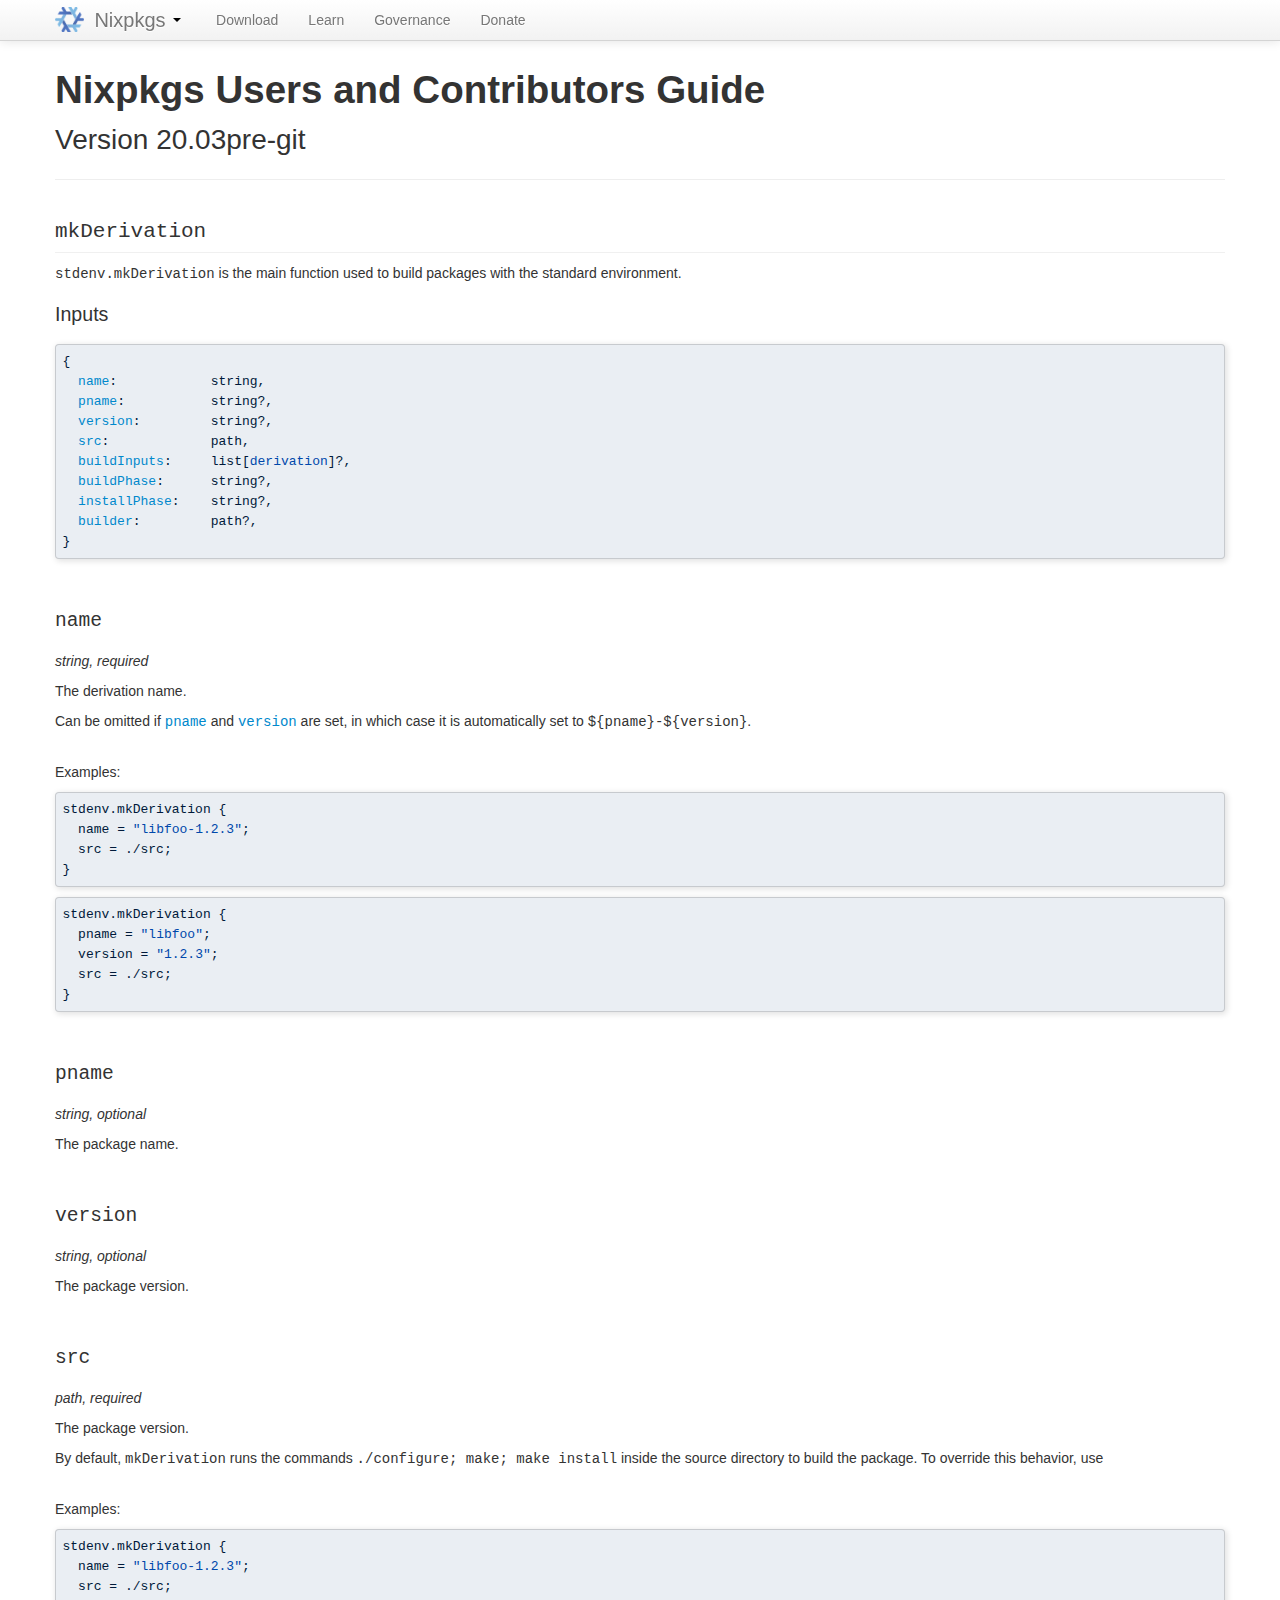
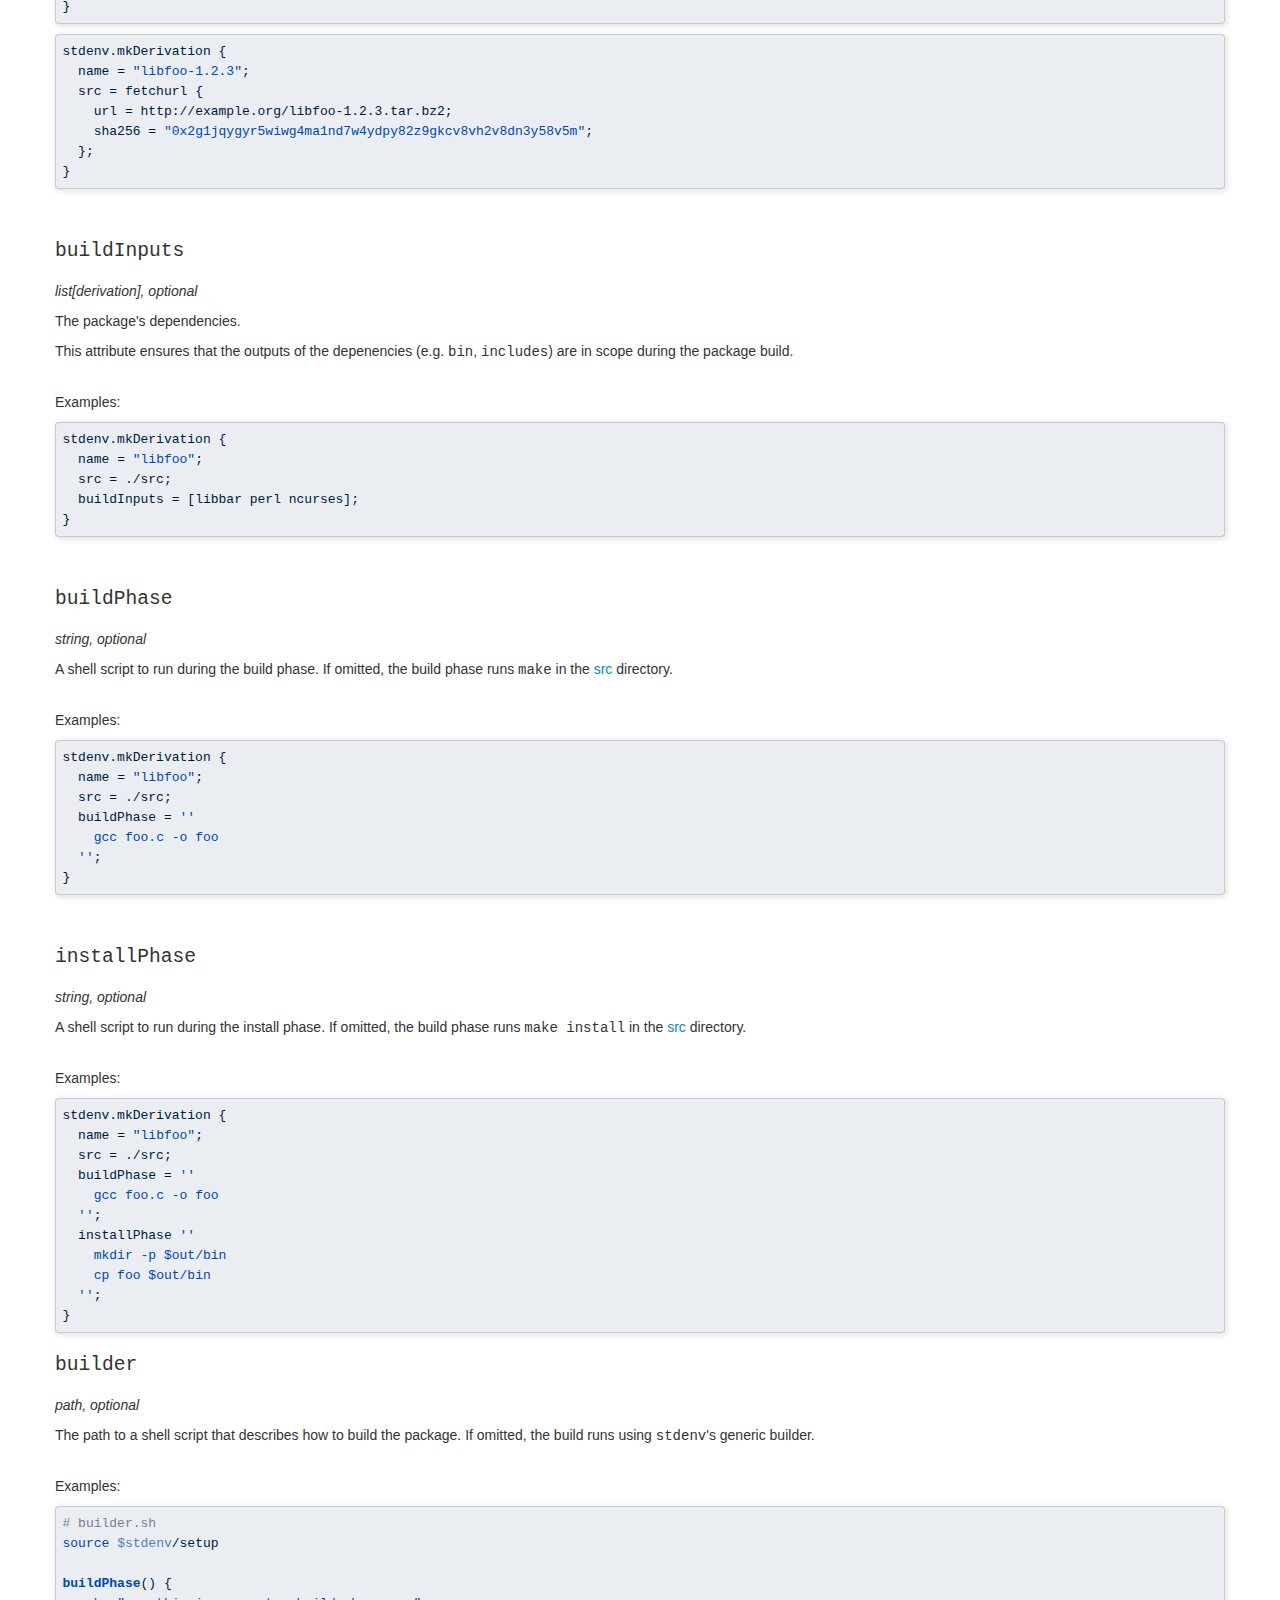
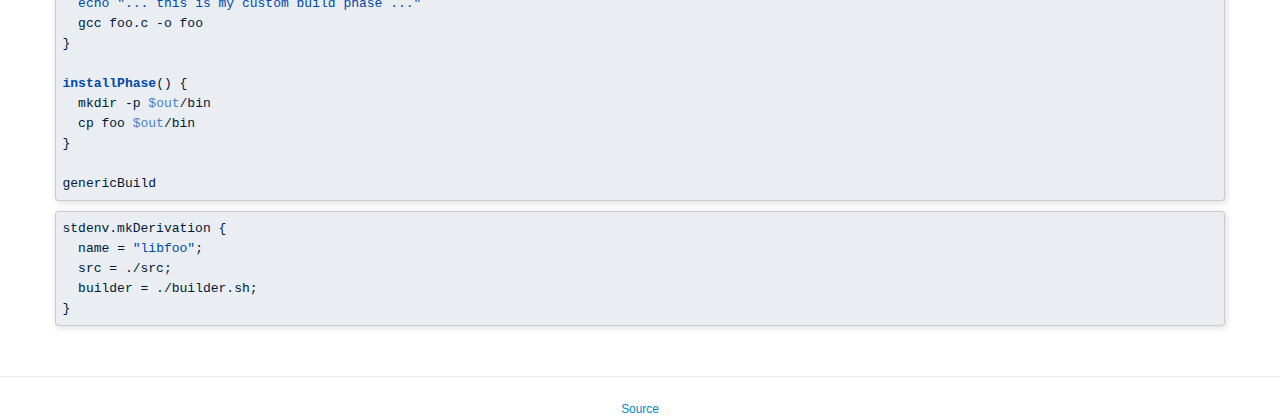
==== index.html @ 1cde10de "Example documentation for mkDerivation" ====
<!DOCTYPE html>
<html lang="en"><head>
  <title>Nixpkgs manual</title>

  <meta http-equiv="Content-Type" content="text/html; charset=UTF-8">
  <meta http-equiv="X-UA-Compatible" content="IE=Edge">

  <script type="text/javascript" src="Nixpkgs%20manual_files/jquery.js"></script>
  <script type="text/javascript" src="Nixpkgs%20manual_files/jquery-ui.js"></script>

  <meta name="viewport" content="width=device-width, initial-scale=1.0">

  <script type="text/javascript" src="Nixpkgs%20manual_files/bootstrap.js"></script>
  <style class="anchorjs"></style><link rel="stylesheet" href="Nixpkgs%20manual_files/bootstrap.css">

  <link rel="stylesheet" href="Nixpkgs%20manual_files/bootstrap-responsive.css">

  <link rel="stylesheet" href="Nixpkgs%20manual_files/nixos-site.css" type="text/css">

  <link rel="stylesheet" href="Nixpkgs%20manual_files/font-awesome.css">

  <link rel="shortcut icon" type="image/png" href="https://nixos.org/favicon.png">

  <meta name="google-site-verification" content="ir-07nYvo3u3x_VmkTO1wCfYJ8uC-SrVBGR7hZgqPSE">

</head>

<body>

  <div class="navbar navbar-fixed-top">
    <div class="navbar-inner">
      <div class="container">
        <button type="button" class="btn btn-navbar" data-toggle="collapse" data-target=".nav-collapse">
          <span class="icon-bar"></span>
          <span class="icon-bar"></span>
          <span class="icon-bar"></span>
        </button>
        <li class="dropdown brand">
          <a class="dropdown-toggle" href="#" data-toggle="dropdown">
            <img src="Nixpkgs%20manual_files/nix-wiki.png" alt="NixOS" class="logo">            Nixpkgs            <b class="caret"></b>
          </a>
          <ul class="dropdown-menu">
                        <li><a href="https://nixos.org/">Site Home</a></li>
            <li><a href="https://nixos.org/nixos">NixOS</a></li>
            <li><a href="https://nixos.org/nix">Nix</a></li>
            <li><a href="https://nixos.org/nixpkgs">Nixpkgs</a></li>
          </ul>
        </li>

        <div class="nav-collapse collapse">              <ul class="nav pull-left">
                <li><a href="https://nixos.org/download.html">Download</a></li>
                <li><a href="https://nixos.org/learn.html">Learn</a></li>
                <li><a href="https://nixos.org/governance.html">Governance</a></li>
                <li><a href="https://nixos.org/donate.html">Donate</a></li>
              </ul>
              <ul class="nav pull-right">
                <li><a href="https://github.com/NixOS/nixpkgs"><i class="fa fa-github"></i></a></li>
                  </ul>
        </div>
      </div>
    </div>
  </div>

  <div class="container main"><script xmlns="http://www.w3.org/1999/xhtml" src="Nixpkgs%20manual_files/highlight.js" type="text/javascript" xml:space="preserve"></script><script xmlns="http://www.w3.org/1999/xhtml" src="Nixpkgs%20manual_files/loader.js" type="text/javascript" xml:space="preserve"></script><link xmlns="http://www.w3.org/1999/xhtml" rel="stylesheet" type="text/css" href="Nixpkgs%20manual_files/overrides.css"><link xmlns="http://www.w3.org/1999/xhtml" rel="stylesheet" type="text/css" href="Nixpkgs%20manual_files/mono-blue.css"><div xmlns="http://www.w3.org/1999/xhtml" class="page-header"><h1 id="nixpkgs-users-and-contributors-guide"><a id="idm140737322706320" shape="rect"></a>Nixpkgs Users and Contributors Guide<a class="anchorjs-link " href="#nixpkgs-users-and-contributors-guide" aria-label="Anchor link for: nixpkgs users and contributors guide" data-anchorjs-icon="" style="font-family: anchorjs-icons; font-style: normal; font-variant: normal; font-weight: normal; line-height: 1; padding-left: 0.375em;"></a></h1><h2 id="version-20-03pre-git">Version 20.03pre-git
      <a class="anchorjs-link " href="#version-20-03pre-git" aria-label="Anchor link for: version 20 03pre git" data-anchorjs-icon="" style="font-family: anchorjs-icons; font-style: normal; font-variant: normal; font-weight: normal; line-height: 1; padding-left: 0.375em;"></a></h2></div><ul xmlns="http://www.w3.org/1999/xhtml" class="hidden"></ul><div xmlns="http://www.w3.org/1999/xhtml" class="docbook">

          <section class="chapter">
              <section class="section">
                  <div class="titlepage">
                      <div>
                          <h2 class="title" style="clear: both">
                              <code class="literal">mkDerivation</code>
                          </h2>
                      </div>
                      <p>
                          <code class="varname">stdenv.mkDerivation</code> is the main function used to build packages with the
                          standard environment.
                      </p>
                      <h3>Inputs</h3>
                      <pre class="programlisting hljs nix" xml:space="preserve">
{
  <a href="#mkDerivation.name">name</a>:            string,
  <a href="#mkDerivation.pname">pname</a>:           string?,
  <a href="#mkDerivation.version">version</a>:         string?,
  <a href="#mkDerivation.src">src</a>:             path,
  <a href="#mkDerivation.buildInputs">buildInputs</a>:     list[derivation]?,
  <a href="#mkDerivation.buildPhase">buildPhase</a>:      string?,
  <a href="#mkDerivation.installPhase">installPhase</a>:    string?,
  <a href="#mkDerivation.builder">builder</a>:         path?,
}</pre>
                      <br />

                      <h3 id="mkDerivation.name"><code class="literal" >name</code></h3>
                      <p><i>string, required</i></p>
                      <p>The derivation name.</p>
                      <p>
                          Can be omitted if <a href="#mkDerivation.pname"><code class="literal">pname</code></a>
                          and <a href="#mkDerivation.version"><code class="literal">version</code></a>
                          are set, in which case it is automatically set to
                          <code class="literal">${pname}-${version}</code>.
                      </p>
                      <br />
                      <p>Examples:</p>
                      <pre class="programlisting hljs nix" xml:space="preserve">
stdenv.mkDerivation {
  name = "libfoo-1.2.3";
  src = ./src;
}</pre>
                      <pre class="programlisting hljs nix" xml:space="preserve">
stdenv.mkDerivation {
  pname = "libfoo";
  version = "1.2.3";
  src = ./src;
}</pre>
                      <br />

                      <h3 id="mkDerivation.pname"><code class="literal" >pname</code></h3>
                      <p><i>string, optional</i></p>
                      <p>The package name.</p>
                      <br />

                      <h3 id="mkDerivation.version"><code class="literal" >version</code></h3>
                      <p><i>string, optional</i></p>
                      <p>The package version.</p>
                      <br />

                      <h3 id="mkDerivation.src"><code class="literal" >src</code></h3>
                      <p><i>path, required</i></p>
                      <p>The package version.</p>
                      <p>
                          By default,
                          <code class="literal">mkDerivation</code> runs the commands
                          <code class="literal">./configure; make; make install</code>
                          inside the source directory to build the package. To override this behavior,
                          use
                      </p>
                      <br />
                      <p>Examples:</p>
                      <pre class="programlisting hljs nix" xml:space="preserve">
stdenv.mkDerivation {
  name = "libfoo-1.2.3";
  src = ./src;
}</pre>
                      <pre class="programlisting hljs nix" xml:space="preserve">
stdenv.mkDerivation {
  name = "libfoo-1.2.3";
  src = fetchurl {
    url = http://example.org/libfoo-1.2.3.tar.bz2;
    sha256 = "0x2g1jqygyr5wiwg4ma1nd7w4ydpy82z9gkcv8vh2v8dn3y58v5m";
  };
}</pre>
                      <br />

                      <h3 id="mkDerivation.buildInputs"><code class="literal" >buildInputs</code></h3>
                      <p><i>list[derivation], optional</i></p>
                      <p>The package's dependencies.</p>
                      <p>This attribute ensures that the outputs of the depenencies (e.g.
                          <code class="literal">bin</code>, <code class="literal">includes</code>)
                          are in scope during the package build.
                      </p>
                      <br />
                      <p>Examples:</p>
                      <pre class="programlisting hljs nix" xml:space="preserve">
stdenv.mkDerivation {
  name = "libfoo";
  src = ./src;
  buildInputs = [libbar perl ncurses];
}</pre>
                      <br />

                      <h3 id="mkDerivation.buildPhase"><code class="literal" >buildPhase</code></h3>
                      <p><i>string, optional</i></p>
                      <p>
                          A shell script to run during the build phase. If omitted, the build phase runs
                          <code class="literal">make</code> in the <a href="mkDerivation.src">src</a> directory.
                      </p>
                      <br />
                      <p>Examples:</p>
                      <pre class="programlisting hljs nix" xml:space="preserve">
stdenv.mkDerivation {
  name = "libfoo";
  src = ./src;
  buildPhase = ''
    gcc foo.c -o foo
  '';
}</pre>
                      <br />

                      <h3 id="mkDerivation.installPhase"><code class="literal" >installPhase</code></h3>
                      <p><i>string, optional</i></p>
                      <p>
                          A shell script to run during the install phase. If omitted, the build phase runs
                          <code class="literal">make install</code> in the <a href="mkDerivation.src">src</a> directory.
                      </p>
                      <br />
                      <p>Examples:</p>
                      <pre class="programlisting hljs nix" xml:space="preserve">
stdenv.mkDerivation {
  name = "libfoo";
  src = ./src;
  buildPhase = ''
    gcc foo.c -o foo
  '';
  installPhase ''
    mkdir -p $out/bin
    cp foo $out/bin
  '';
}</pre>

                      <h3 id="mkDerivation.builder"><code class="literal" >builder</code></h3>
                      <p><i>path, optional</i></p>
                      <p>
                          The path to a shell script that describes how to build the package. If omitted, the
                          build runs using <code class="literal">stdenv</code>'s generic builder.
                      </p>
                      <br />
                      <p>Examples:</p>
                      <pre class="programlisting hljs bash" xml:space="preserve">
# builder.sh
source $stdenv/setup

buildPhase() {
  echo "... this is my custom build phase ..."
  gcc foo.c -o foo
}

installPhase() {
  mkdir -p $out/bin
  cp foo $out/bin
}

genericBuild</pre>
                      <pre class="programlisting hljs nix" xml:space="preserve">
stdenv.mkDerivation {
  name = "libfoo";
  src = ./src;
  builder = ./builder.sh;
}</pre>
                      <br />

                  </div>
              </section>
          </section>
  </div>

  </div><ul xmlns="http://www.w3.org/1999/xhtml" class="hidden"></ul>

    <div class="footer">
      <hr>
      <center>
        <small class="muted">          <a href="https://github.com/NixOS/nixpkgs/tree/master/doc">Source</a>        </small>
      </center>
    </div>

  </div>

  <script>
    $(document).ready(function () {
      $(".nixos-popover").popover({});
    });
  </script>
  <script src="Nixpkgs%20manual_files/anchor.js"></script>
  <script>
    anchors.add('h1,h2,h3');
  </script>



</body></html>
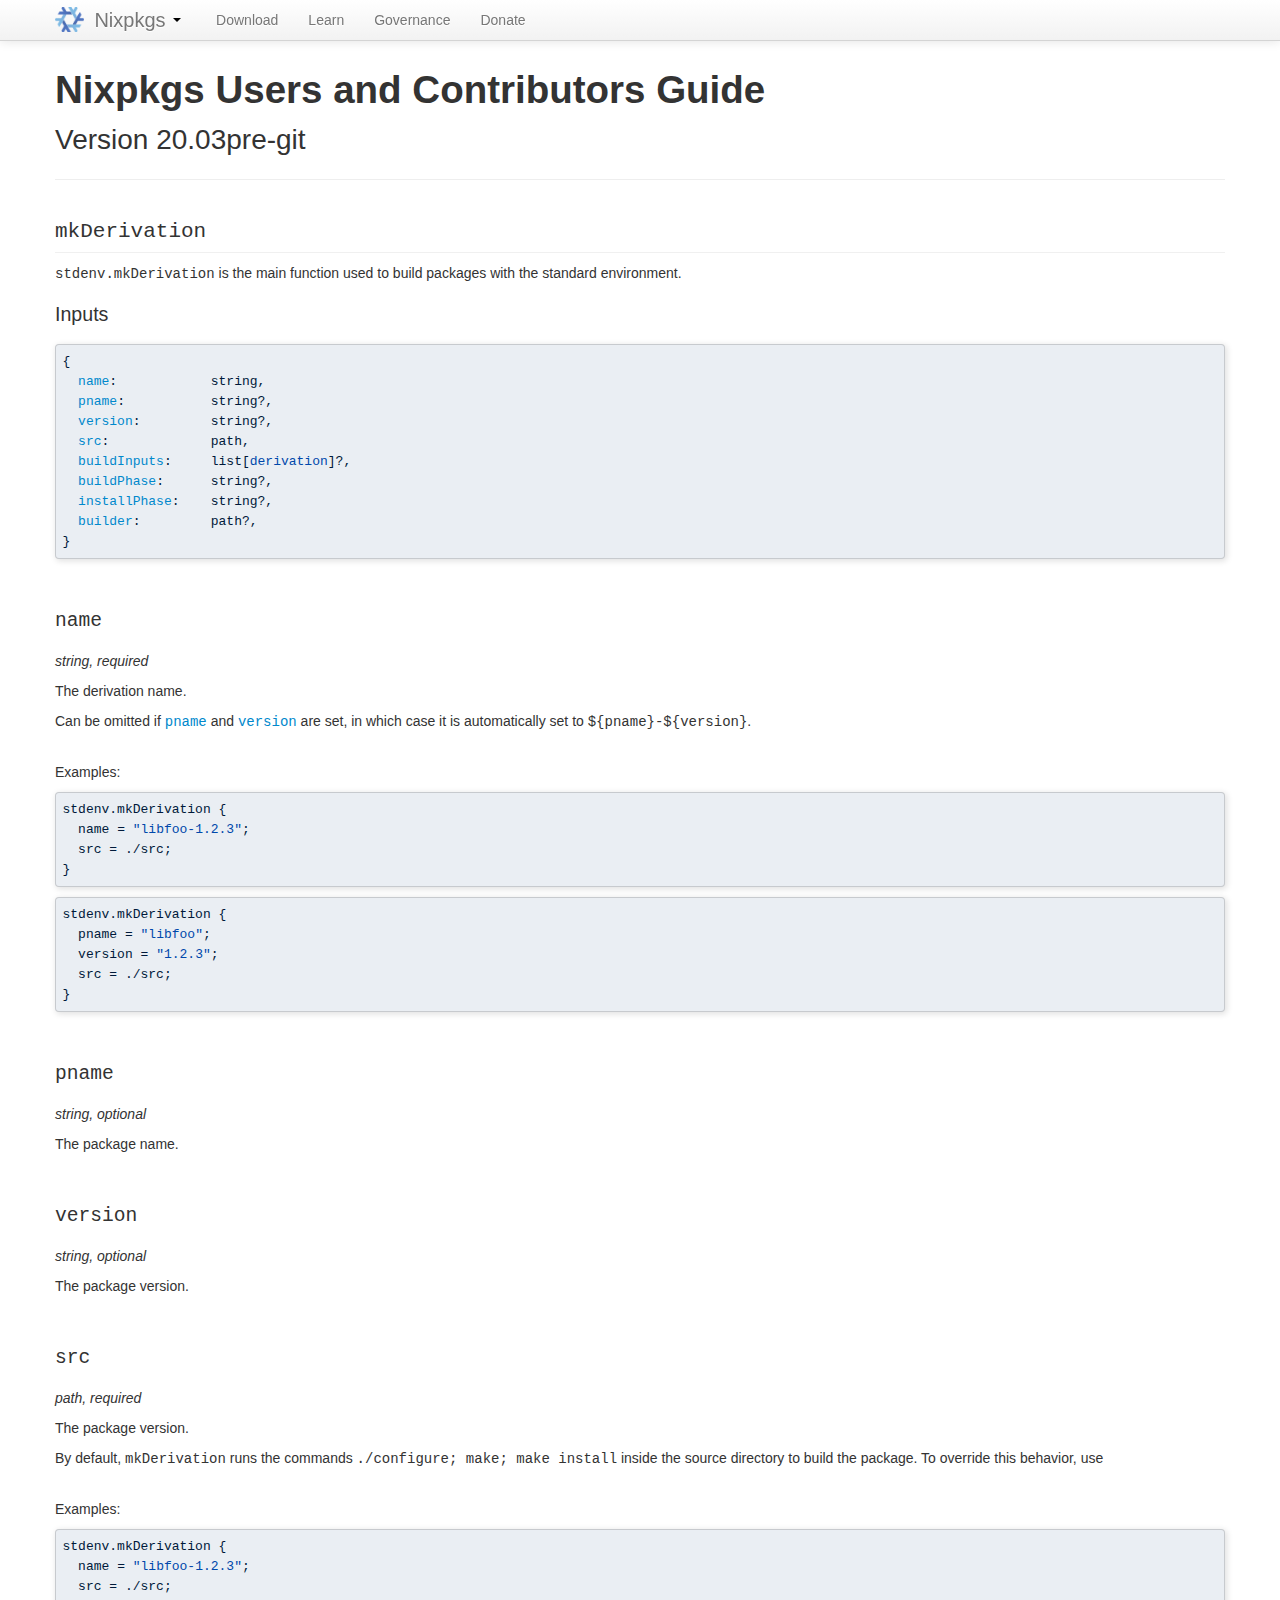
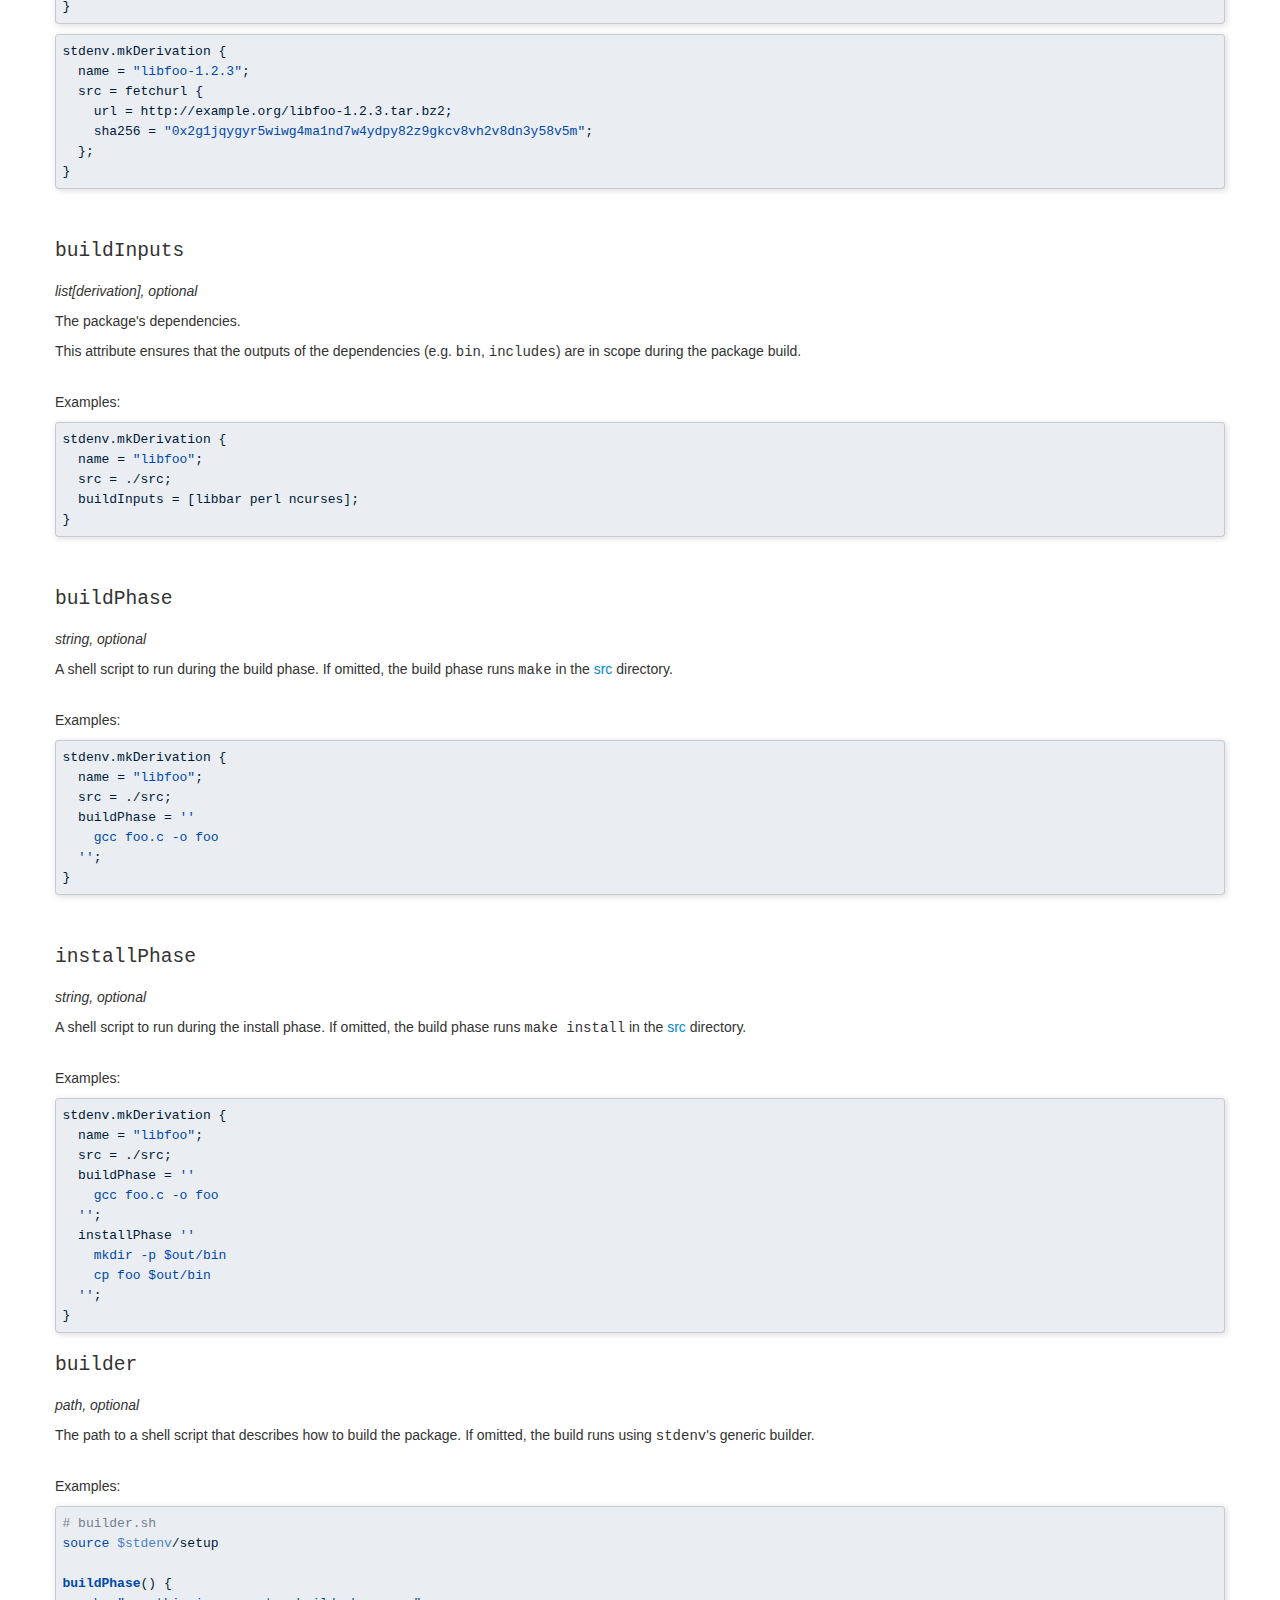
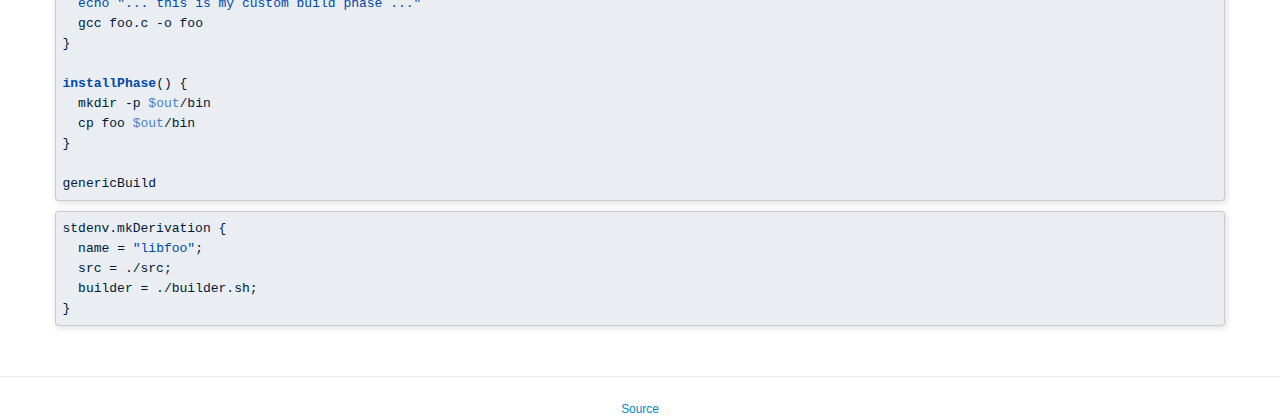
==== commit b19d4cbb: "Fix typo" ====
--- a/index.html
+++ b/index.html
@@ -154,7 +154,7 @@
                       <h3 id="mkDerivation.buildInputs"><code class="literal" >buildInputs</code></h3>
                       <p><i>list[derivation], optional</i></p>
                       <p>The package's dependencies.</p>
-                      <p>This attribute ensures that the outputs of the depenencies (e.g.
+                      <p>This attribute ensures that the outputs of the dependencies (e.g.
                           <code class="literal">bin</code>, <code class="literal">includes</code>)
                           are in scope during the package build.
                       </p>
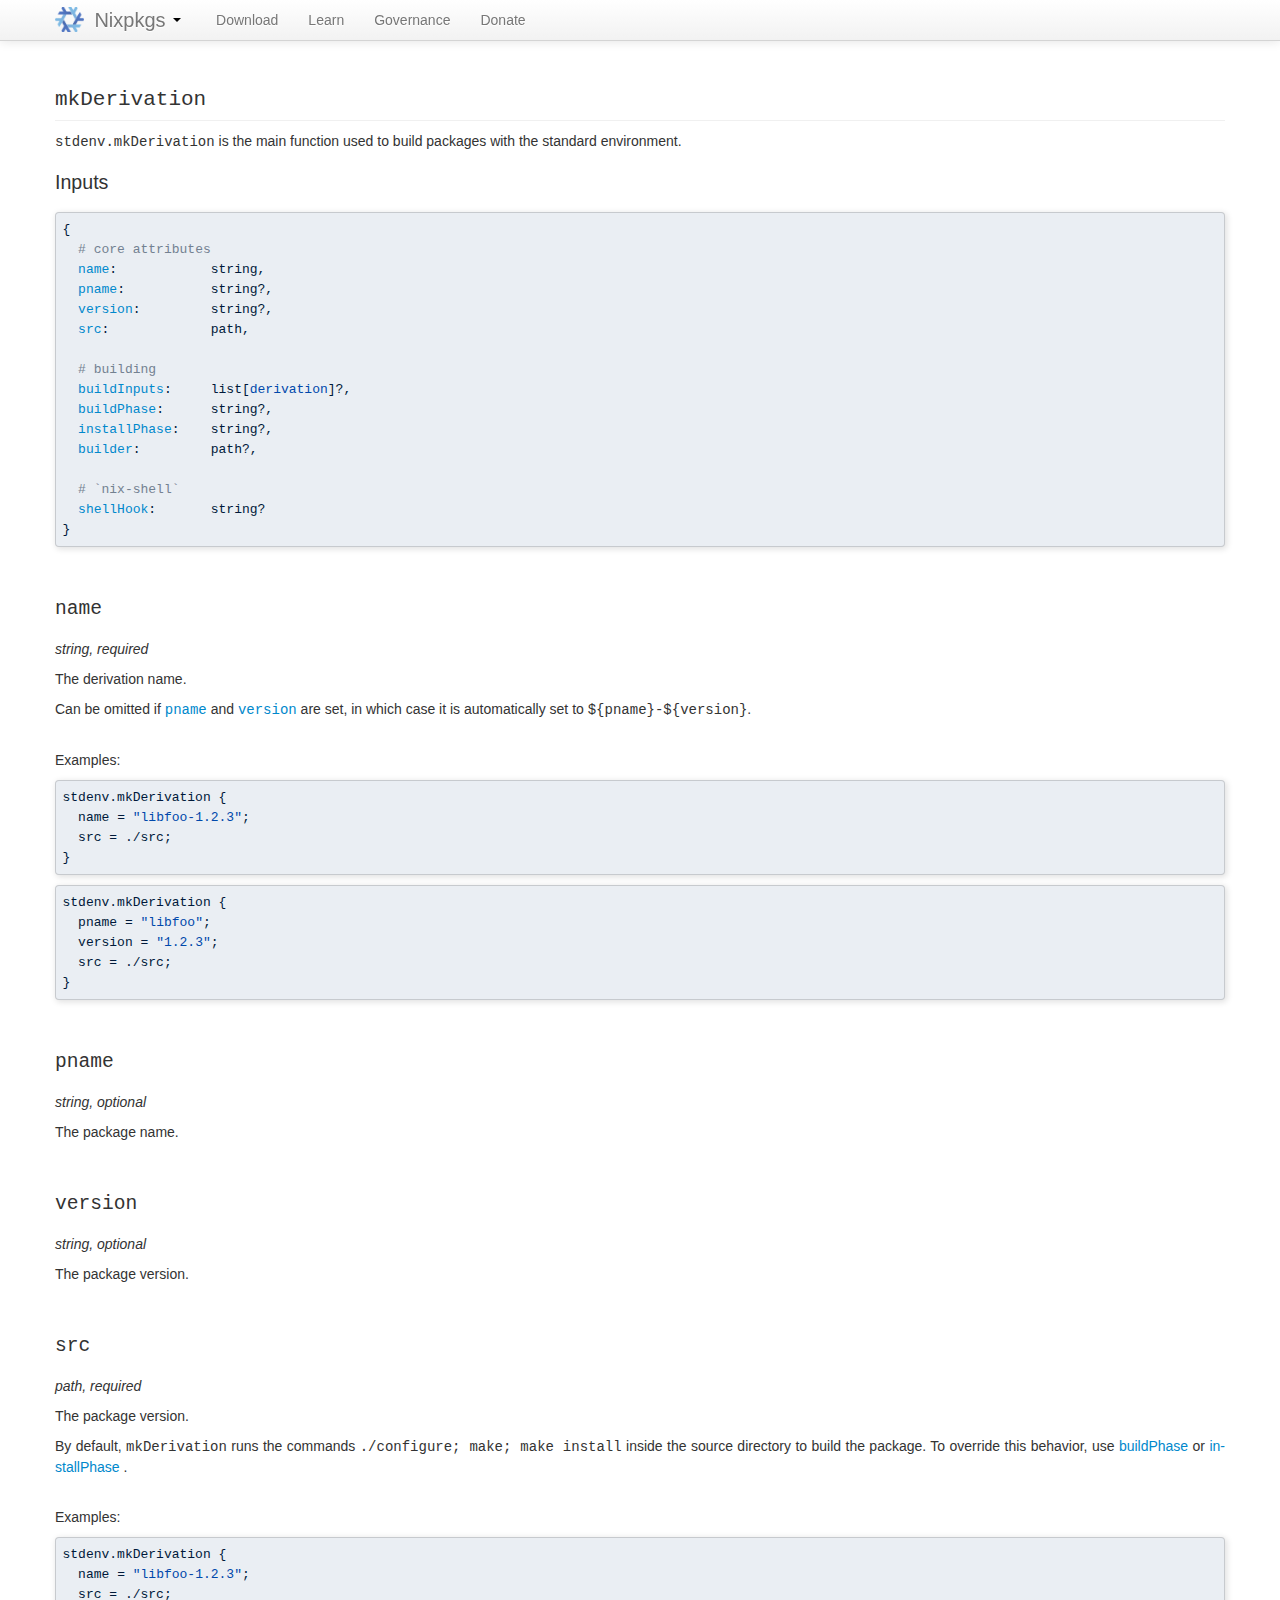
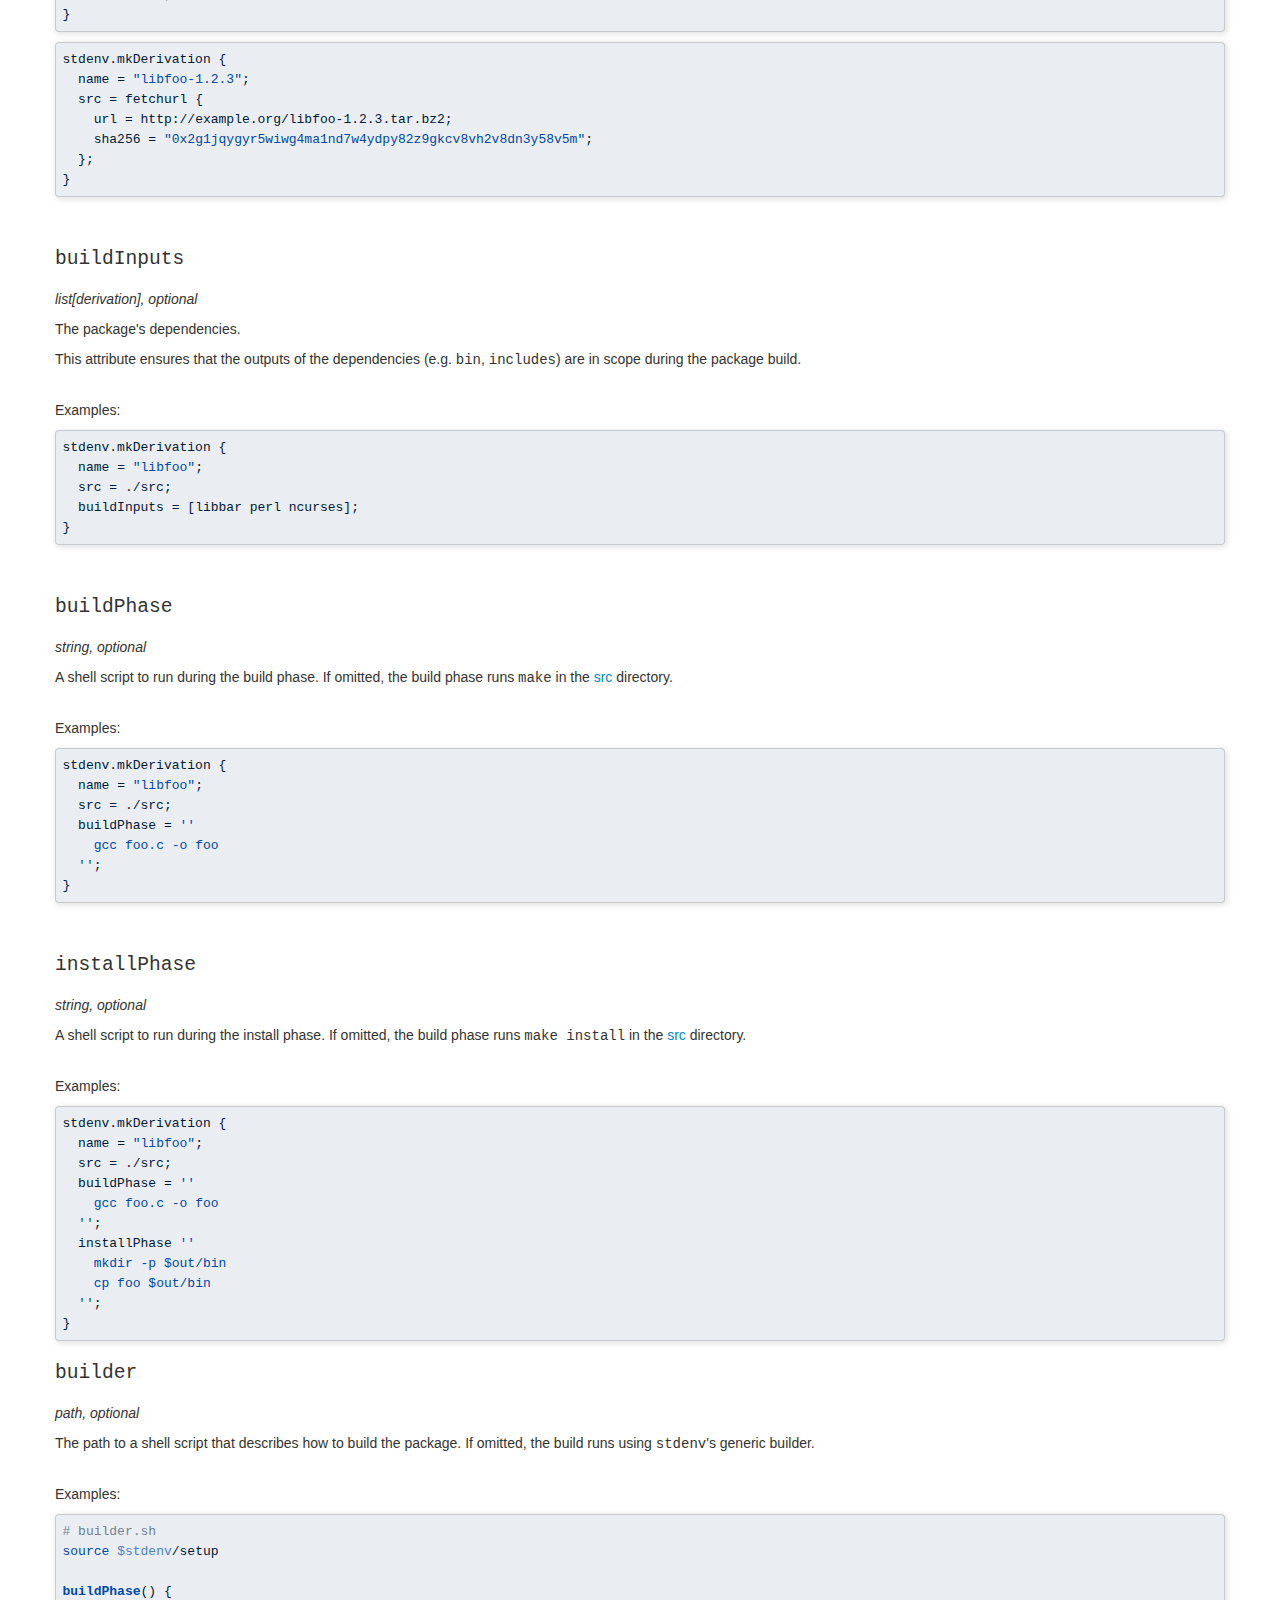
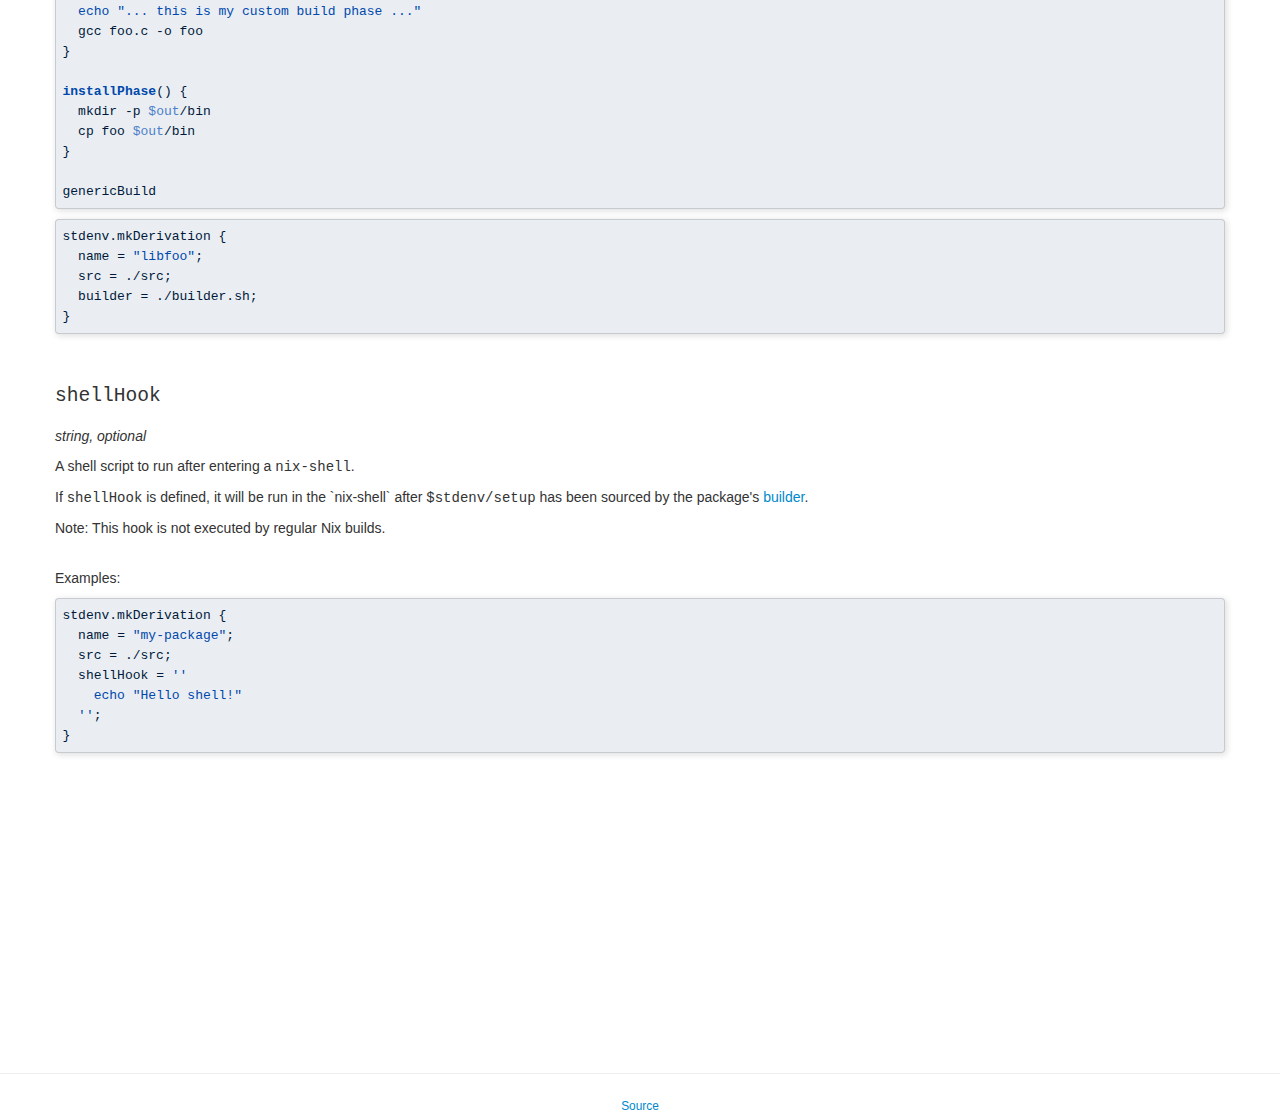
==== commit a72414a9: "Make last entry easier to jump to" ====
--- a/index.html
+++ b/index.html
@@ -1,6 +1,6 @@
 <!DOCTYPE html>
 <html lang="en"><head>
-  <title>Nixpkgs manual</title>
+  <title>stdenv.mkDerivation - nixpkgs</title>
 
   <meta http-equiv="Content-Type" content="text/html; charset=UTF-8">
   <meta http-equiv="X-UA-Compatible" content="IE=Edge">
@@ -61,8 +61,12 @@
     </div>
   </div>
 
-  <div class="container main"><script xmlns="http://www.w3.org/1999/xhtml" src="Nixpkgs%20manual_files/highlight.js" type="text/javascript" xml:space="preserve"></script><script xmlns="http://www.w3.org/1999/xhtml" src="Nixpkgs%20manual_files/loader.js" type="text/javascript" xml:space="preserve"></script><link xmlns="http://www.w3.org/1999/xhtml" rel="stylesheet" type="text/css" href="Nixpkgs%20manual_files/overrides.css"><link xmlns="http://www.w3.org/1999/xhtml" rel="stylesheet" type="text/css" href="Nixpkgs%20manual_files/mono-blue.css"><div xmlns="http://www.w3.org/1999/xhtml" class="page-header"><h1 id="nixpkgs-users-and-contributors-guide"><a id="idm140737322706320" shape="rect"></a>Nixpkgs Users and Contributors Guide<a class="anchorjs-link " href="#nixpkgs-users-and-contributors-guide" aria-label="Anchor link for: nixpkgs users and contributors guide" data-anchorjs-icon="" style="font-family: anchorjs-icons; font-style: normal; font-variant: normal; font-weight: normal; line-height: 1; padding-left: 0.375em;"></a></h1><h2 id="version-20-03pre-git">Version 20.03pre-git
-      <a class="anchorjs-link " href="#version-20-03pre-git" aria-label="Anchor link for: version 20 03pre git" data-anchorjs-icon="" style="font-family: anchorjs-icons; font-style: normal; font-variant: normal; font-weight: normal; line-height: 1; padding-left: 0.375em;"></a></h2></div><ul xmlns="http://www.w3.org/1999/xhtml" class="hidden"></ul><div xmlns="http://www.w3.org/1999/xhtml" class="docbook">
+  <div class="container main">
+      <script xmlns="http://www.w3.org/1999/xhtml" src="Nixpkgs%20manual_files/highlight.js" type="text/javascript" xml:space="preserve"></script>
+      <script xmlns="http://www.w3.org/1999/xhtml" src="Nixpkgs%20manual_files/loader.js" type="text/javascript" xml:space="preserve"></script>
+      <link xmlns="http://www.w3.org/1999/xhtml" rel="stylesheet" type="text/css" href="Nixpkgs%20manual_files/overrides.css">
+      <link xmlns="http://www.w3.org/1999/xhtml" rel="stylesheet" type="text/css" href="Nixpkgs%20manual_files/mono-blue.css">
+      <div xmlns="http://www.w3.org/1999/xhtml" class="docbook">
 
           <section class="chapter">
               <section class="section">
@@ -79,14 +83,20 @@
                       <h3>Inputs</h3>
                       <pre class="programlisting hljs nix" xml:space="preserve">
 {
+  # core attributes
   <a href="#mkDerivation.name">name</a>:            string,
   <a href="#mkDerivation.pname">pname</a>:           string?,
   <a href="#mkDerivation.version">version</a>:         string?,
   <a href="#mkDerivation.src">src</a>:             path,
+
+  # building
   <a href="#mkDerivation.buildInputs">buildInputs</a>:     list[derivation]?,
   <a href="#mkDerivation.buildPhase">buildPhase</a>:      string?,
   <a href="#mkDerivation.installPhase">installPhase</a>:    string?,
   <a href="#mkDerivation.builder">builder</a>:         path?,
+
+  # `nix-shell`
+  <a href="#mkDerivation.shellHook">shellHook</a>:       string?
 }</pre>
                       <br />
 
@@ -133,6 +143,10 @@
                           <code class="literal">./configure; make; make install</code>
                           inside the source directory to build the package. To override this behavior,
                           use
+                          <a href="#mkDerivation.buildPhase">buildPhase</a>
+                          or
+                          <a href="#mkDerivation.buildPhase">installPhase</a>
+                          .
                       </p>
                       <br />
                       <p>Examples:</p>
@@ -237,6 +251,37 @@
   builder = ./builder.sh;
 }</pre>
                       <br />
+
+                      <h3 id="mkDerivation.shellHook"><code class="literal" >shellHook</code></h3>
+                      <p><i>string, optional</i></p>
+                      <p>
+                          A shell script to run after entering a <code class="literal">nix-shell</code>.
+                      </p>
+                      <p>
+                          If <code class="literal">shellHook</code> is defined, it will be run in the `nix-shell`
+                          after
+                          <code class="literal">$stdenv/setup</code> has been sourced by the package's
+                          <a href="#mkDerivation.builder">builder</a>.
+                      </p>
+                      <p>
+                          Note: This hook is not executed by regular Nix builds.
+                      </p>
+                      <br />
+
+                      <p>Examples:</p>
+                      <pre class="programlisting hljs nix" xml:space="preserve">
+stdenv.mkDerivation {
+  name = "my-package";
+  src = ./src;
+  shellHook = ''
+    echo "Hello shell!"
+  '';
+}</pre>
+                      <br />
+
+                      <div style="min-height: 30vh">
+                          <!-- padding so that make the final item sits higher on the screen when in focus -->
+                      </div>
 
                   </div>
               </section>
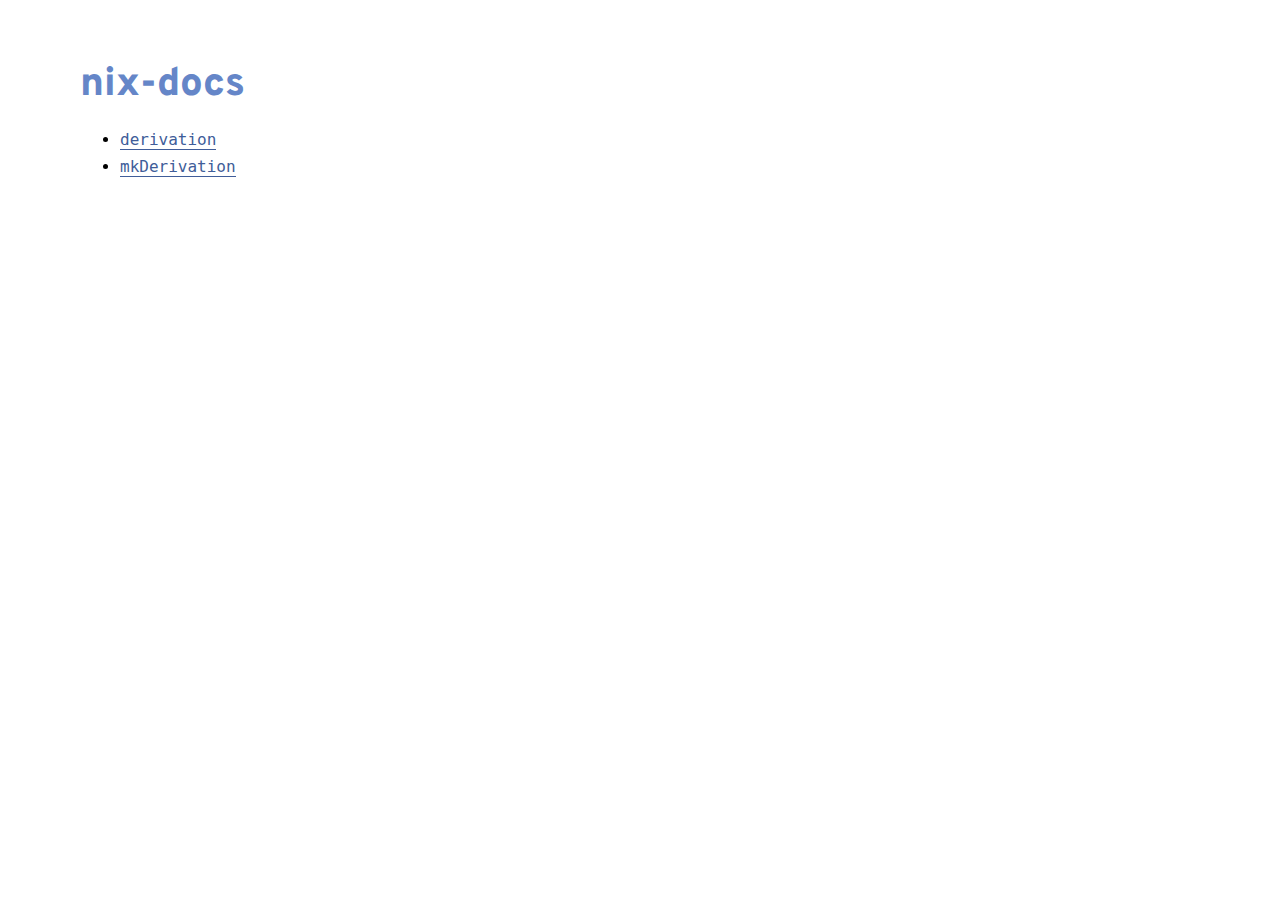
==== commit dc19a824: "clean up" ====
--- a/index.html
+++ b/index.html
@@ -1,314 +1,20 @@
-<!DOCTYPE html>
-<html lang="en"><head>
-  <title>stdenv.mkDerivation - nixpkgs</title>
+<!doctype html>
 
-  <meta http-equiv="Content-Type" content="text/html; charset=UTF-8">
-  <meta http-equiv="X-UA-Compatible" content="IE=Edge">
-
-  <script type="text/javascript" src="Nixpkgs%20manual_files/jquery.js"></script>
-  <script type="text/javascript" src="Nixpkgs%20manual_files/jquery-ui.js"></script>
-
-  <meta name="viewport" content="width=device-width, initial-scale=1.0">
-
-  <script type="text/javascript" src="Nixpkgs%20manual_files/bootstrap.js"></script>
-  <style class="anchorjs"></style><link rel="stylesheet" href="Nixpkgs%20manual_files/bootstrap.css">
-
-  <link rel="stylesheet" href="Nixpkgs%20manual_files/bootstrap-responsive.css">
-
-  <link rel="stylesheet" href="Nixpkgs%20manual_files/nixos-site.css" type="text/css">
-
-  <link rel="stylesheet" href="Nixpkgs%20manual_files/font-awesome.css">
-
-  <link rel="shortcut icon" type="image/png" href="https://nixos.org/favicon.png">
-
-  <meta name="google-site-verification" content="ir-07nYvo3u3x_VmkTO1wCfYJ8uC-SrVBGR7hZgqPSE">
-
+<head>
+  <meta charset="UTF-8">
+  <title>nix-docs</title>
+  <link rel="stylesheet" href="style.css">
+  <link rel="preconnect" href="https://fonts.googleapis.com">
+  <link rel="preconnect" href="https://fonts.gstatic.com" crossorigin>
+  <link
+    href="https://fonts.googleapis.com/css2?family=Overpass:wght@100;200;300;400;500;600;700;800;900&family=Roboto:wght@100;300;400;500;700;900&display=swap"
+    rel="stylesheet">
 </head>
 
 <body>
-
-  <div class="navbar navbar-fixed-top">
-    <div class="navbar-inner">
-      <div class="container">
-        <button type="button" class="btn btn-navbar" data-toggle="collapse" data-target=".nav-collapse">
-          <span class="icon-bar"></span>
-          <span class="icon-bar"></span>
-          <span class="icon-bar"></span>
-        </button>
-        <li class="dropdown brand">
-          <a class="dropdown-toggle" href="#" data-toggle="dropdown">
-            <img src="Nixpkgs%20manual_files/nix-wiki.png" alt="NixOS" class="logo">            Nixpkgs            <b class="caret"></b>
-          </a>
-          <ul class="dropdown-menu">
-                        <li><a href="https://nixos.org/">Site Home</a></li>
-            <li><a href="https://nixos.org/nixos">NixOS</a></li>
-            <li><a href="https://nixos.org/nix">Nix</a></li>
-            <li><a href="https://nixos.org/nixpkgs">Nixpkgs</a></li>
-          </ul>
-        </li>
-
-        <div class="nav-collapse collapse">              <ul class="nav pull-left">
-                <li><a href="https://nixos.org/download.html">Download</a></li>
-                <li><a href="https://nixos.org/learn.html">Learn</a></li>
-                <li><a href="https://nixos.org/governance.html">Governance</a></li>
-                <li><a href="https://nixos.org/donate.html">Donate</a></li>
-              </ul>
-              <ul class="nav pull-right">
-                <li><a href="https://github.com/NixOS/nixpkgs"><i class="fa fa-github"></i></a></li>
-                  </ul>
-        </div>
-      </div>
-    </div>
-  </div>
-
-  <div class="container main">
-      <script xmlns="http://www.w3.org/1999/xhtml" src="Nixpkgs%20manual_files/highlight.js" type="text/javascript" xml:space="preserve"></script>
-      <script xmlns="http://www.w3.org/1999/xhtml" src="Nixpkgs%20manual_files/loader.js" type="text/javascript" xml:space="preserve"></script>
-      <link xmlns="http://www.w3.org/1999/xhtml" rel="stylesheet" type="text/css" href="Nixpkgs%20manual_files/overrides.css">
-      <link xmlns="http://www.w3.org/1999/xhtml" rel="stylesheet" type="text/css" href="Nixpkgs%20manual_files/mono-blue.css">
-      <div xmlns="http://www.w3.org/1999/xhtml" class="docbook">
-
-          <section class="chapter">
-              <section class="section">
-                  <div class="titlepage">
-                      <div>
-                          <h2 class="title" style="clear: both">
-                              <code class="literal">mkDerivation</code>
-                          </h2>
-                      </div>
-                      <p>
-                          <code class="varname">stdenv.mkDerivation</code> is the main function used to build packages with the
-                          standard environment.
-                      </p>
-                      <h3>Inputs</h3>
-                      <pre class="programlisting hljs nix" xml:space="preserve">
-{
-  # core attributes
-  <a href="#mkDerivation.name">name</a>:            string,
-  <a href="#mkDerivation.pname">pname</a>:           string?,
-  <a href="#mkDerivation.version">version</a>:         string?,
-  <a href="#mkDerivation.src">src</a>:             path,
-
-  # building
-  <a href="#mkDerivation.buildInputs">buildInputs</a>:     list[derivation]?,
-  <a href="#mkDerivation.buildPhase">buildPhase</a>:      string?,
-  <a href="#mkDerivation.installPhase">installPhase</a>:    string?,
-  <a href="#mkDerivation.builder">builder</a>:         path?,
-
-  # `nix-shell`
-  <a href="#mkDerivation.shellHook">shellHook</a>:       string?
-}</pre>
-                      <br />
-
-                      <h3 id="mkDerivation.name"><code class="literal" >name</code></h3>
-                      <p><i>string, required</i></p>
-                      <p>The derivation name.</p>
-                      <p>
-                          Can be omitted if <a href="#mkDerivation.pname"><code class="literal">pname</code></a>
-                          and <a href="#mkDerivation.version"><code class="literal">version</code></a>
-                          are set, in which case it is automatically set to
-                          <code class="literal">${pname}-${version}</code>.
-                      </p>
-                      <br />
-                      <p>Examples:</p>
-                      <pre class="programlisting hljs nix" xml:space="preserve">
-stdenv.mkDerivation {
-  name = "libfoo-1.2.3";
-  src = ./src;
-}</pre>
-                      <pre class="programlisting hljs nix" xml:space="preserve">
-stdenv.mkDerivation {
-  pname = "libfoo";
-  version = "1.2.3";
-  src = ./src;
-}</pre>
-                      <br />
-
-                      <h3 id="mkDerivation.pname"><code class="literal" >pname</code></h3>
-                      <p><i>string, optional</i></p>
-                      <p>The package name.</p>
-                      <br />
-
-                      <h3 id="mkDerivation.version"><code class="literal" >version</code></h3>
-                      <p><i>string, optional</i></p>
-                      <p>The package version.</p>
-                      <br />
-
-                      <h3 id="mkDerivation.src"><code class="literal" >src</code></h3>
-                      <p><i>path, required</i></p>
-                      <p>The package version.</p>
-                      <p>
-                          By default,
-                          <code class="literal">mkDerivation</code> runs the commands
-                          <code class="literal">./configure; make; make install</code>
-                          inside the source directory to build the package. To override this behavior,
-                          use
-                          <a href="#mkDerivation.buildPhase">buildPhase</a>
-                          or
-                          <a href="#mkDerivation.buildPhase">installPhase</a>
-                          .
-                      </p>
-                      <br />
-                      <p>Examples:</p>
-                      <pre class="programlisting hljs nix" xml:space="preserve">
-stdenv.mkDerivation {
-  name = "libfoo-1.2.3";
-  src = ./src;
-}</pre>
-                      <pre class="programlisting hljs nix" xml:space="preserve">
-stdenv.mkDerivation {
-  name = "libfoo-1.2.3";
-  src = fetchurl {
-    url = http://example.org/libfoo-1.2.3.tar.bz2;
-    sha256 = "0x2g1jqygyr5wiwg4ma1nd7w4ydpy82z9gkcv8vh2v8dn3y58v5m";
-  };
-}</pre>
-                      <br />
-
-                      <h3 id="mkDerivation.buildInputs"><code class="literal" >buildInputs</code></h3>
-                      <p><i>list[derivation], optional</i></p>
-                      <p>The package's dependencies.</p>
-                      <p>This attribute ensures that the outputs of the dependencies (e.g.
-                          <code class="literal">bin</code>, <code class="literal">includes</code>)
-                          are in scope during the package build.
-                      </p>
-                      <br />
-                      <p>Examples:</p>
-                      <pre class="programlisting hljs nix" xml:space="preserve">
-stdenv.mkDerivation {
-  name = "libfoo";
-  src = ./src;
-  buildInputs = [libbar perl ncurses];
-}</pre>
-                      <br />
-
-                      <h3 id="mkDerivation.buildPhase"><code class="literal" >buildPhase</code></h3>
-                      <p><i>string, optional</i></p>
-                      <p>
-                          A shell script to run during the build phase. If omitted, the build phase runs
-                          <code class="literal">make</code> in the <a href="mkDerivation.src">src</a> directory.
-                      </p>
-                      <br />
-                      <p>Examples:</p>
-                      <pre class="programlisting hljs nix" xml:space="preserve">
-stdenv.mkDerivation {
-  name = "libfoo";
-  src = ./src;
-  buildPhase = ''
-    gcc foo.c -o foo
-  '';
-}</pre>
-                      <br />
-
-                      <h3 id="mkDerivation.installPhase"><code class="literal" >installPhase</code></h3>
-                      <p><i>string, optional</i></p>
-                      <p>
-                          A shell script to run during the install phase. If omitted, the build phase runs
-                          <code class="literal">make install</code> in the <a href="mkDerivation.src">src</a> directory.
-                      </p>
-                      <br />
-                      <p>Examples:</p>
-                      <pre class="programlisting hljs nix" xml:space="preserve">
-stdenv.mkDerivation {
-  name = "libfoo";
-  src = ./src;
-  buildPhase = ''
-    gcc foo.c -o foo
-  '';
-  installPhase ''
-    mkdir -p $out/bin
-    cp foo $out/bin
-  '';
-}</pre>
-
-                      <h3 id="mkDerivation.builder"><code class="literal" >builder</code></h3>
-                      <p><i>path, optional</i></p>
-                      <p>
-                          The path to a shell script that describes how to build the package. If omitted, the
-                          build runs using <code class="literal">stdenv</code>'s generic builder.
-                      </p>
-                      <br />
-                      <p>Examples:</p>
-                      <pre class="programlisting hljs bash" xml:space="preserve">
-# builder.sh
-source $stdenv/setup
-
-buildPhase() {
-  echo "... this is my custom build phase ..."
-  gcc foo.c -o foo
-}
-
-installPhase() {
-  mkdir -p $out/bin
-  cp foo $out/bin
-}
-
-genericBuild</pre>
-                      <pre class="programlisting hljs nix" xml:space="preserve">
-stdenv.mkDerivation {
-  name = "libfoo";
-  src = ./src;
-  builder = ./builder.sh;
-}</pre>
-                      <br />
-
-                      <h3 id="mkDerivation.shellHook"><code class="literal" >shellHook</code></h3>
-                      <p><i>string, optional</i></p>
-                      <p>
-                          A shell script to run after entering a <code class="literal">nix-shell</code>.
-                      </p>
-                      <p>
-                          If <code class="literal">shellHook</code> is defined, it will be run in the `nix-shell`
-                          after
-                          <code class="literal">$stdenv/setup</code> has been sourced by the package's
-                          <a href="#mkDerivation.builder">builder</a>.
-                      </p>
-                      <p>
-                          Note: This hook is not executed by regular Nix builds.
-                      </p>
-                      <br />
-
-                      <p>Examples:</p>
-                      <pre class="programlisting hljs nix" xml:space="preserve">
-stdenv.mkDerivation {
-  name = "my-package";
-  src = ./src;
-  shellHook = ''
-    echo "Hello shell!"
-  '';
-}</pre>
-                      <br />
-
-                      <div style="min-height: 30vh">
-                          <!-- padding so that make the final item sits higher on the screen when in focus -->
-                      </div>
-
-                  </div>
-              </section>
-          </section>
-  </div>
-
-  </div><ul xmlns="http://www.w3.org/1999/xhtml" class="hidden"></ul>
-
-    <div class="footer">
-      <hr>
-      <center>
-        <small class="muted">          <a href="https://github.com/NixOS/nixpkgs/tree/master/doc">Source</a>        </small>
-      </center>
-    </div>
-
-  </div>
-
-  <script>
-    $(document).ready(function () {
-      $(".nixos-popover").popover({});
-    });
-  </script>
-  <script src="Nixpkgs%20manual_files/anchor.js"></script>
-  <script>
-    anchors.add('h1,h2,h3');
-  </script>
-
-
-
-</body></html>
+  <h1>nix-docs</h1>
+  <ul>
+    <li><a href="derivation.html"><code>derivation</code></a></li>
+    <li><a href="mkDerivation.html"><code>mkDerivation</code></a></li>
+  </ul>
+</body>--- a/style.css
+++ b/style.css
@@ -0,0 +1,68 @@
+body {
+  font-family: 'Roboto', sans-serif;
+  font-size: 1rem;
+  font-weight: 300;
+  max-width: 70rem;
+  margin: auto;
+}
+
+h1, h2, h3, h4, h5 {
+  font-family: 'Overpass', sans-serif;
+  font-weight: 800;
+  color: rgb(101, 134, 200);
+  margin-top: 1.5em;
+  margin-bottom: 0.5em;
+}
+
+h1 {
+  font-size: 40px;
+}
+
+h2 {
+  font-size: 32px;
+}
+
+h3 {
+  font-size: 26px;
+}
+
+h4 {
+  font-size: 22px;
+}
+
+h5 {
+  font-size: 20px;
+}
+
+a {
+  text-decoration: none;
+  border-bottom: 1px solid;
+  color: #405D99;
+}
+
+li {
+  margin-top: 0.5em;
+  margin-bottom: 0.5em;
+}
+
+pre {
+  background: #f2f8fd;
+  color: #000000;
+  box-shadow: 0 0 1rem 0 rgba(0, 0, 0, 0.1) inset;
+  border-radius: 1.25rem;
+  padding: 1rem;
+  overflow: auto;
+}
+
+.code {
+  background: #f2f8fd;
+  color: #000000;
+  box-shadow: 0 0 1rem 0 rgba(0, 0, 0, 0.1) inset;
+  border-radius: 1.25rem;
+  padding: 1rem;
+  overflow: auto;
+}
+
+.comment {
+  color: rgb(115, 129, 145)
+}